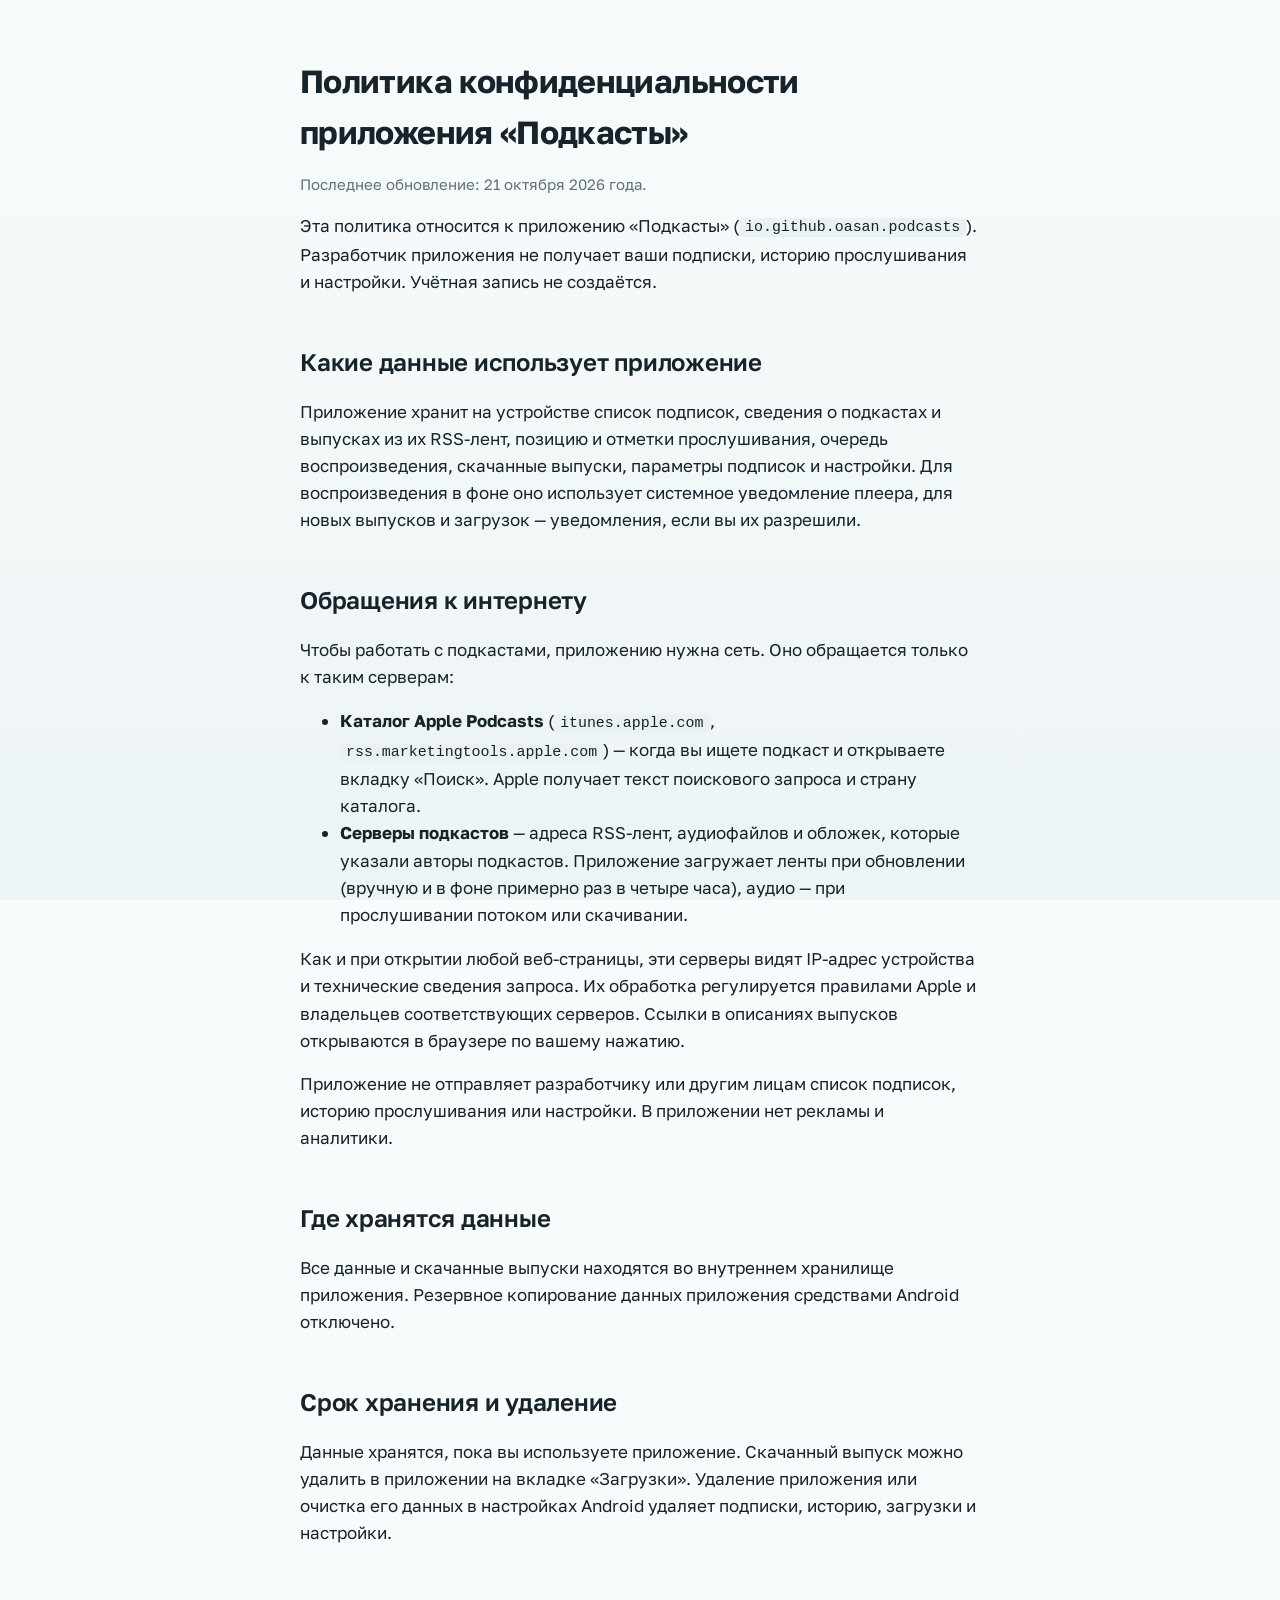
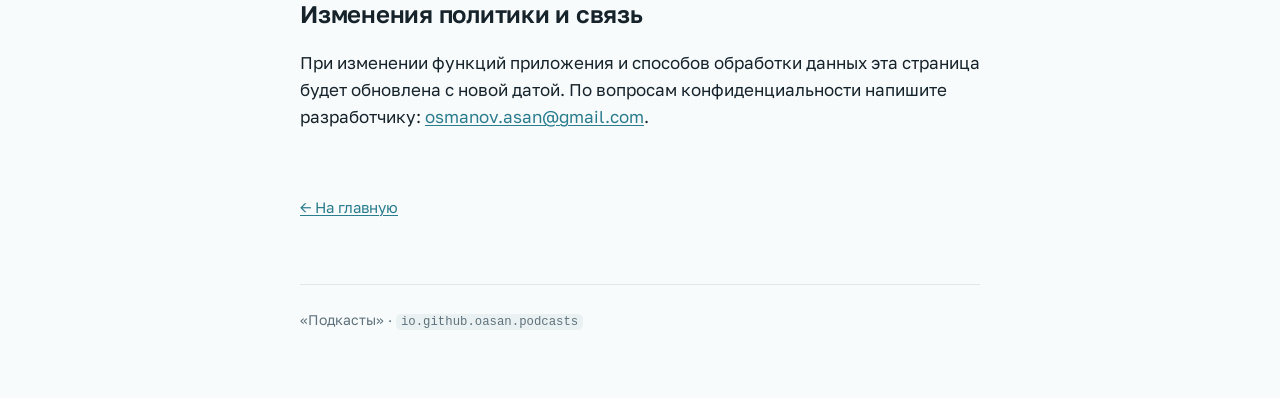
==== privacy.html @ e5d6a7ec "Сайт приложения «Подкасты»: лендинг и политика конфиденциальности Co-Authored-By: Claude Opus 5.5 <n" ====
<!doctype html>
<html lang="ru">
<head>
<meta charset="utf-8">
<meta name="viewport" content="width=device-width, initial-scale=1, viewport-fit=cover">
<title>Политика конфиденциальности — Подкасты</title>
<meta name="description" content="Политика конфиденциальности приложения «Подкасты» для Android.">
<link rel="icon" type="image/webp" href="assets/icon.webp">
<link rel="stylesheet" href="assets/style.css">
</head>
<body>

<main>

  <h1 style="margin-top:56px;font-size:32px;letter-spacing:-.02em">Политика конфиденциальности приложения «Подкасты»</h1>
  <p class="updated">Последнее обновление: 21 октября 2026 года.</p>

  <p>Эта политика относится к приложению «Подкасты»
  (<code>io.github.oasan.podcasts</code>). Разработчик приложения
  не получает ваши подписки, историю прослушивания и настройки.
  Учётная запись не создаётся.</p>

  <h2>Какие данные использует приложение</h2>

  <p>Приложение хранит на устройстве список подписок, сведения о подкастах
  и выпусках из их RSS-лент, позицию и отметки прослушивания, очередь
  воспроизведения, скачанные выпуски, параметры подписок и настройки.
  Для воспроизведения в фоне оно использует системное уведомление плеера,
  для новых выпусков и загрузок — уведомления, если вы их разрешили.</p>

  <h2>Обращения к интернету</h2>

  <p>Чтобы работать с подкастами, приложению нужна сеть. Оно обращается
  только к таким серверам:</p>

  <ul>
    <li><b>Каталог Apple Podcasts</b> (<code>itunes.apple.com</code>,
    <code>rss.marketingtools.apple.com</code>) — когда вы ищете подкаст
    и открываете вкладку «Поиск». Apple получает текст поискового запроса
    и страну каталога.</li>
    <li><b>Серверы подкастов</b> — адреса RSS-лент, аудиофайлов и обложек,
    которые указали авторы подкастов. Приложение загружает ленты при
    обновлении (вручную и в фоне примерно раз в четыре часа), аудио — при
    прослушивании потоком или скачивании.</li>
  </ul>

  <p>Как и при открытии любой веб-страницы, эти серверы видят IP-адрес
  устройства и технические сведения запроса. Их обработка регулируется
  правилами Apple и владельцев соответствующих серверов. Ссылки в описаниях
  выпусков открываются в браузере по вашему нажатию.</p>

  <p>Приложение не отправляет разработчику или другим лицам список подписок,
  историю прослушивания или настройки. В приложении нет рекламы и аналитики.</p>

  <h2>Где хранятся данные</h2>

  <p>Все данные и скачанные выпуски находятся во внутреннем хранилище
  приложения. Резервное копирование данных приложения средствами Android
  отключено.</p>

  <h2>Срок хранения и удаление</h2>

  <p>Данные хранятся, пока вы используете приложение. Скачанный выпуск можно
  удалить в приложении на вкладке «Загрузки». Удаление приложения или очистка
  его данных в настройках Android удаляет подписки, историю, загрузки
  и настройки.</p>

  <h2>Изменения политики и связь</h2>

  <p>При изменении функций приложения и способов обработки данных эта страница
  будет обновлена с новой датой. По вопросам конфиденциальности напишите
  разработчику:
  <a href="mailto:osmanov.asan@gmail.com">osmanov.asan@gmail.com</a>.</p>

  <a class="back" href="./">← На главную</a>

</main>

<footer>
  <p>«Подкасты» · <code>io.github.oasan.podcasts</code></p>
</footer>

</body>
</html>
---- assets/style.css ----
/* Палитра повторяет роли из приложения (ui/theme/Color.kt):
   светлая тема — значения по умолчанию, тёмная переопределяет только роли. */
@font-face {
  font-family: "Golos Text";
  src: url("../fonts/GolosText-VariableFont_wght.ttf") format("truetype-variations");
  font-weight: 400 700;
  font-display: swap;
}

:root {
  --accent: #2B7D8E;
  --accent-pressed: #24697A;
  --on-accent: #FFFFFF;
  --text-primary: #16232B;
  --text-secondary: #5F727C;
  --bg-top: #F8FBFC;
  --bg-bottom: #EDF4F5;
  --surface: #FFFFFF;
  --divider: rgba(22, 35, 43, .09);
  --quiet: #EAF1F2;
  --shadow: 0 1px 2px rgba(22, 35, 43, .04), 0 8px 24px rgba(22, 35, 43, .06);
  color-scheme: light dark;
}

@media (prefers-color-scheme: dark) {
  :root {
    --accent: #4FB3C6;
    --accent-pressed: #3D97A9;
    --on-accent: #07141A;
    --text-primary: #E8F1F3;
    --text-secondary: #8EA3AB;
    --bg-top: #101B21;
    --bg-bottom: #0A1317;
    --surface: #17242B;
    --divider: rgba(232, 241, 243, .09);
    --quiet: #1C2A31;
    --shadow: 0 1px 2px rgba(0, 0, 0, .3), 0 8px 24px rgba(0, 0, 0, .25);
  }
}

* { box-sizing: border-box; }

body {
  margin: 0;
  padding: 0 20px 64px;
  font-family: "Golos Text", -apple-system, BlinkMacSystemFont, "Segoe UI", Roboto, sans-serif;
  font-size: 17px;
  line-height: 1.6;
  color: var(--text-primary);
  background: var(--bg-top);
  background-image: linear-gradient(180deg, var(--bg-top) 0%, var(--bg-bottom) 100%);
  background-attachment: fixed;
  -webkit-font-smoothing: antialiased;
}

main { max-width: 680px; margin: 0 auto; }

/* Шапка */
.hero { text-align: center; padding: 64px 0 40px; }
.hero img {
  width: 96px; height: 96px;
  border-radius: 22px;
  box-shadow: var(--shadow);
}
.hero h1 {
  margin: 20px 0 8px;
  font-size: 40px;
  font-weight: 700;
  letter-spacing: -.02em;
}
.hero p {
  margin: 0;
  font-size: 19px;
  color: var(--text-secondary);
}

h2 {
  margin: 48px 0 16px;
  font-size: 24px;
  font-weight: 600;
  letter-spacing: -.01em;
}
h3 {
  margin: 32px 0 8px;
  font-size: 19px;
  font-weight: 600;
}
p { margin: 0 0 16px; }

a { color: var(--accent); text-decoration-thickness: 1px; text-underline-offset: 2px; }
a:hover { color: var(--accent-pressed); }

code {
  font-family: ui-monospace, "JetBrains Mono", "SF Mono", Menlo, monospace;
  font-size: .88em;
  background: var(--quiet);
  padding: .1em .4em;
  border-radius: 5px;
}

/* Карточка — приподнятая поверхность, как surfaceRaised в приложении */
.card {
  background: var(--surface);
  border-radius: 18px;
  padding: 24px 28px;
  box-shadow: var(--shadow);
}
.card h2:first-child, .card h3:first-child { margin-top: 0; }

/* Список возможностей */
.features { list-style: none; padding: 0; margin: 0; }
.features li {
  padding: 14px 0;
  border-top: 1px solid var(--divider);
}
.features li:first-child { border-top: none; padding-top: 0; }
.features li:last-child { padding-bottom: 0; }
.features b { font-weight: 600; }
.features span { display: block; color: var(--text-secondary); font-size: 15px; }

/* Снимок экрана */
figure { margin: 32px 0; text-align: center; }
figure img {
  max-width: 260px;
  width: 100%;
  border-radius: 20px;
  box-shadow: var(--shadow);
}
figcaption {
  margin-top: 12px;
  font-size: 14px;
  color: var(--text-secondary);
}

/* Заметная плашка — например, «нет интернета» */
.note {
  border-left: 3px solid var(--accent);
  padding: 4px 0 4px 16px;
  margin: 24px 0;
  color: var(--text-secondary);
}

.back {
  display: inline-block;
  margin: 48px 0 0;
  font-size: 15px;
}

footer {
  max-width: 680px;
  margin: 64px auto 0;
  padding-top: 24px;
  border-top: 1px solid var(--divider);
  font-size: 14px;
  color: var(--text-secondary);
}
footer p { margin: 0 0 6px; }

.updated { color: var(--text-secondary); font-size: 15px; margin-top: -8px; }

@media (max-width: 480px) {
  body { font-size: 16px; }
  .hero { padding: 40px 0 28px; }
  .hero h1 { font-size: 32px; }
  .hero p { font-size: 17px; }
  .card { padding: 20px; border-radius: 14px; }
  h2 { font-size: 21px; }
}
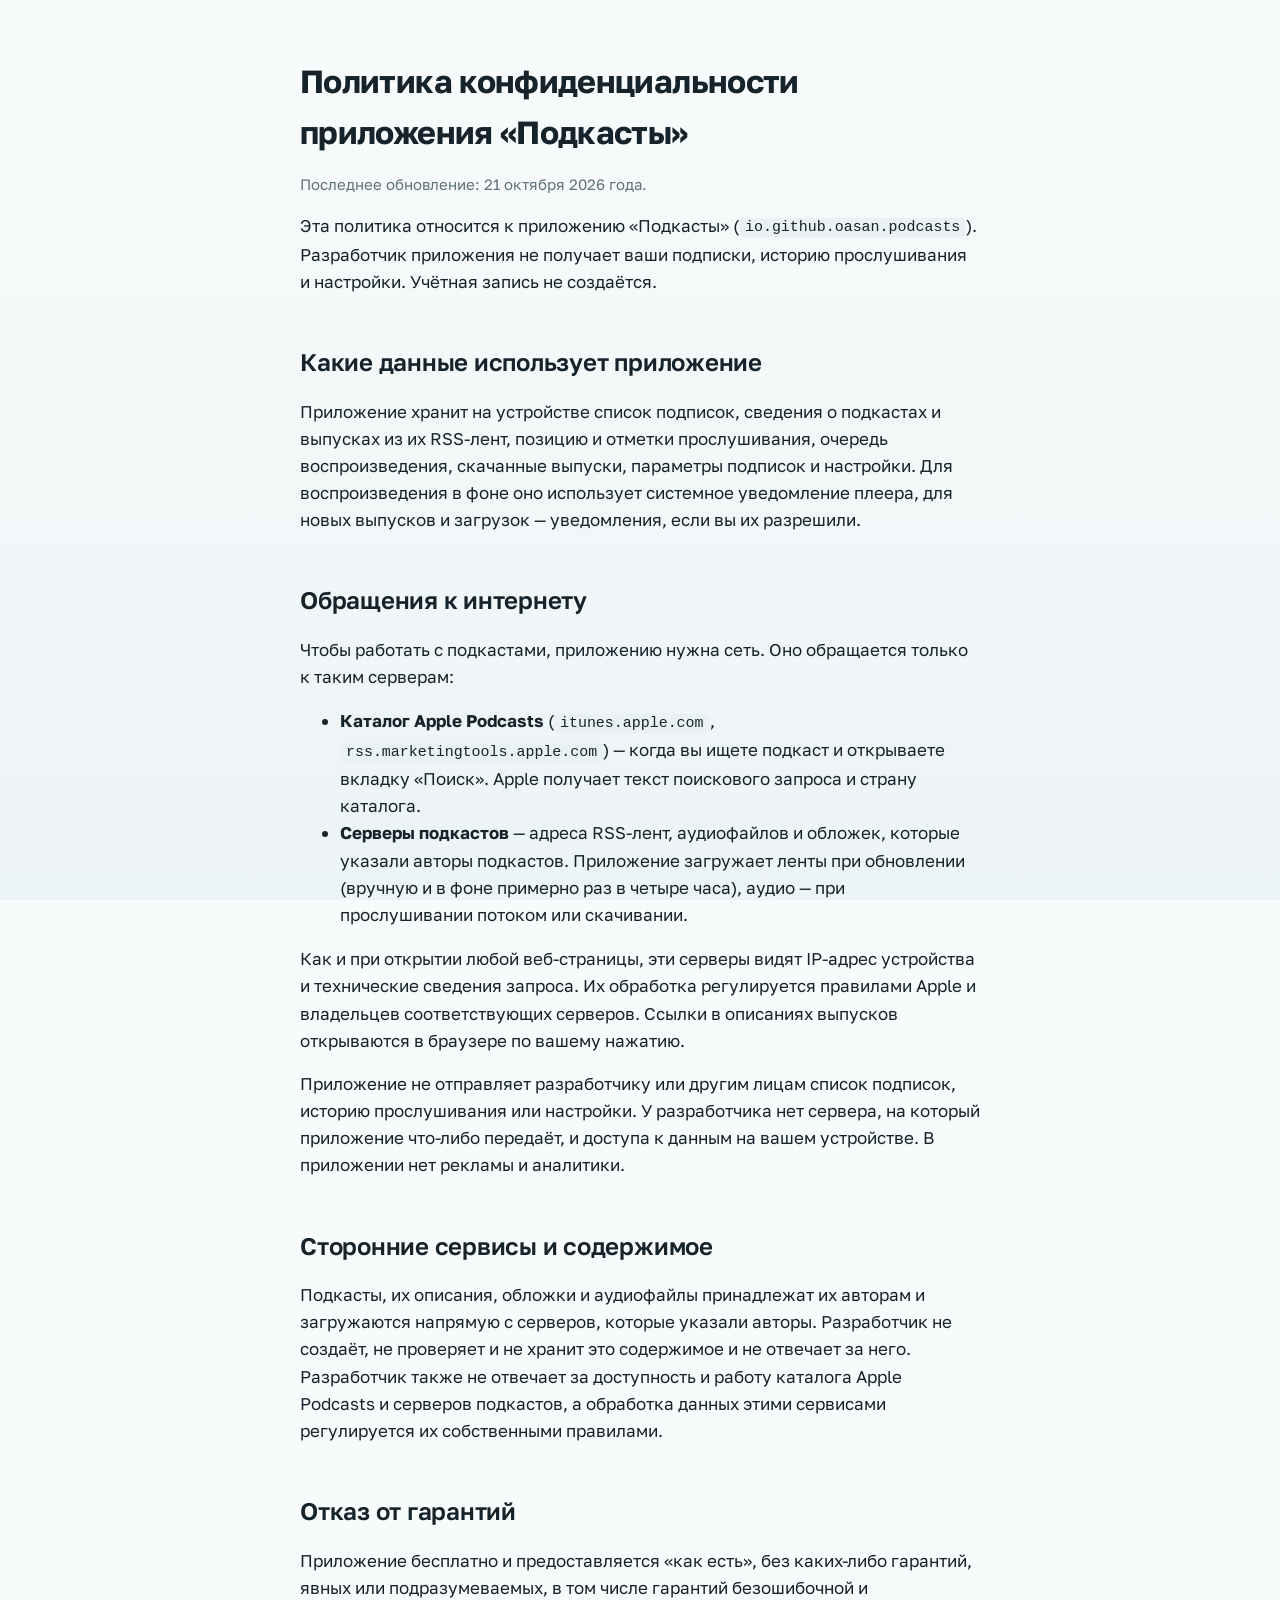
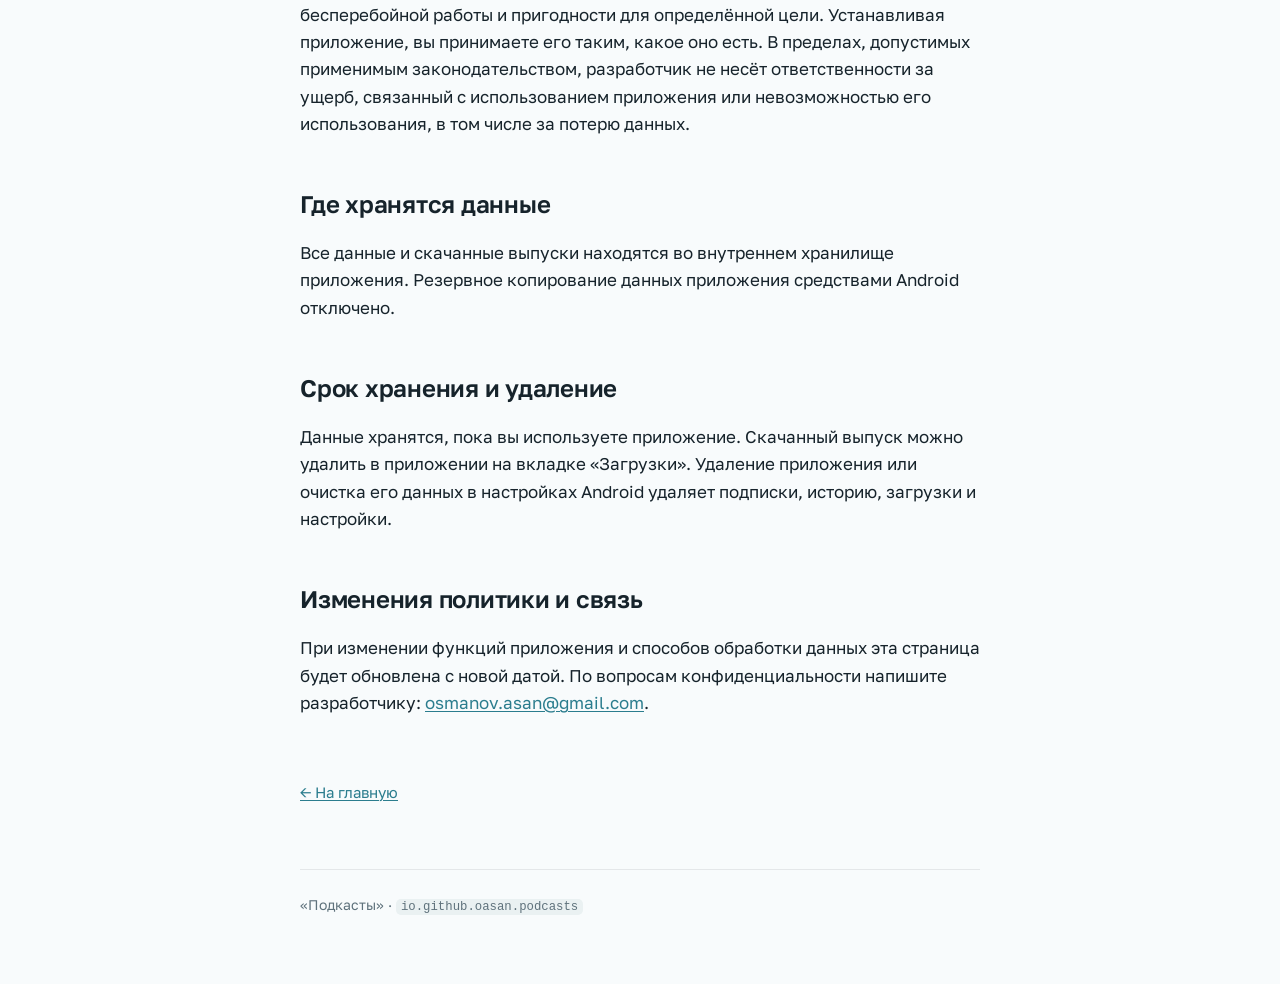
==== commit d33e0fe4: "Политика: сторонний контент и отказ от гарантий Co-Authored-By: Claude Opus 5.5 <noreply@anthropic.c" ====
--- a/privacy.html
+++ b/privacy.html
@@ -50,7 +50,28 @@
   выпусков открываются в браузере по вашему нажатию.</p>
 
   <p>Приложение не отправляет разработчику или другим лицам список подписок,
-  историю прослушивания или настройки. В приложении нет рекламы и аналитики.</p>
+  историю прослушивания или настройки. У разработчика нет сервера, на который
+  приложение что-либо передаёт, и доступа к данным на вашем устройстве.
+  В приложении нет рекламы и аналитики.</p>
+
+  <h2>Сторонние сервисы и содержимое</h2>
+
+  <p>Подкасты, их описания, обложки и аудиофайлы принадлежат их авторам
+  и загружаются напрямую с серверов, которые указали авторы. Разработчик
+  не создаёт, не проверяет и не хранит это содержимое и не отвечает за него.
+  Разработчик также не отвечает за доступность и работу каталога Apple Podcasts
+  и серверов подкастов, а обработка данных этими сервисами регулируется их
+  собственными правилами.</p>
+
+  <h2>Отказ от гарантий</h2>
+
+  <p>Приложение бесплатно и предоставляется «как есть», без каких-либо гарантий,
+  явных или подразумеваемых, в том числе гарантий безошибочной и бесперебойной
+  работы и пригодности для определённой цели. Устанавливая приложение, вы
+  принимаете его таким, какое оно есть. В пределах, допустимых применимым
+  законодательством, разработчик не несёт ответственности за ущерб, связанный
+  с использованием приложения или невозможностью его использования, в том
+  числе за потерю данных.</p>
 
   <h2>Где хранятся данные</h2>
 
